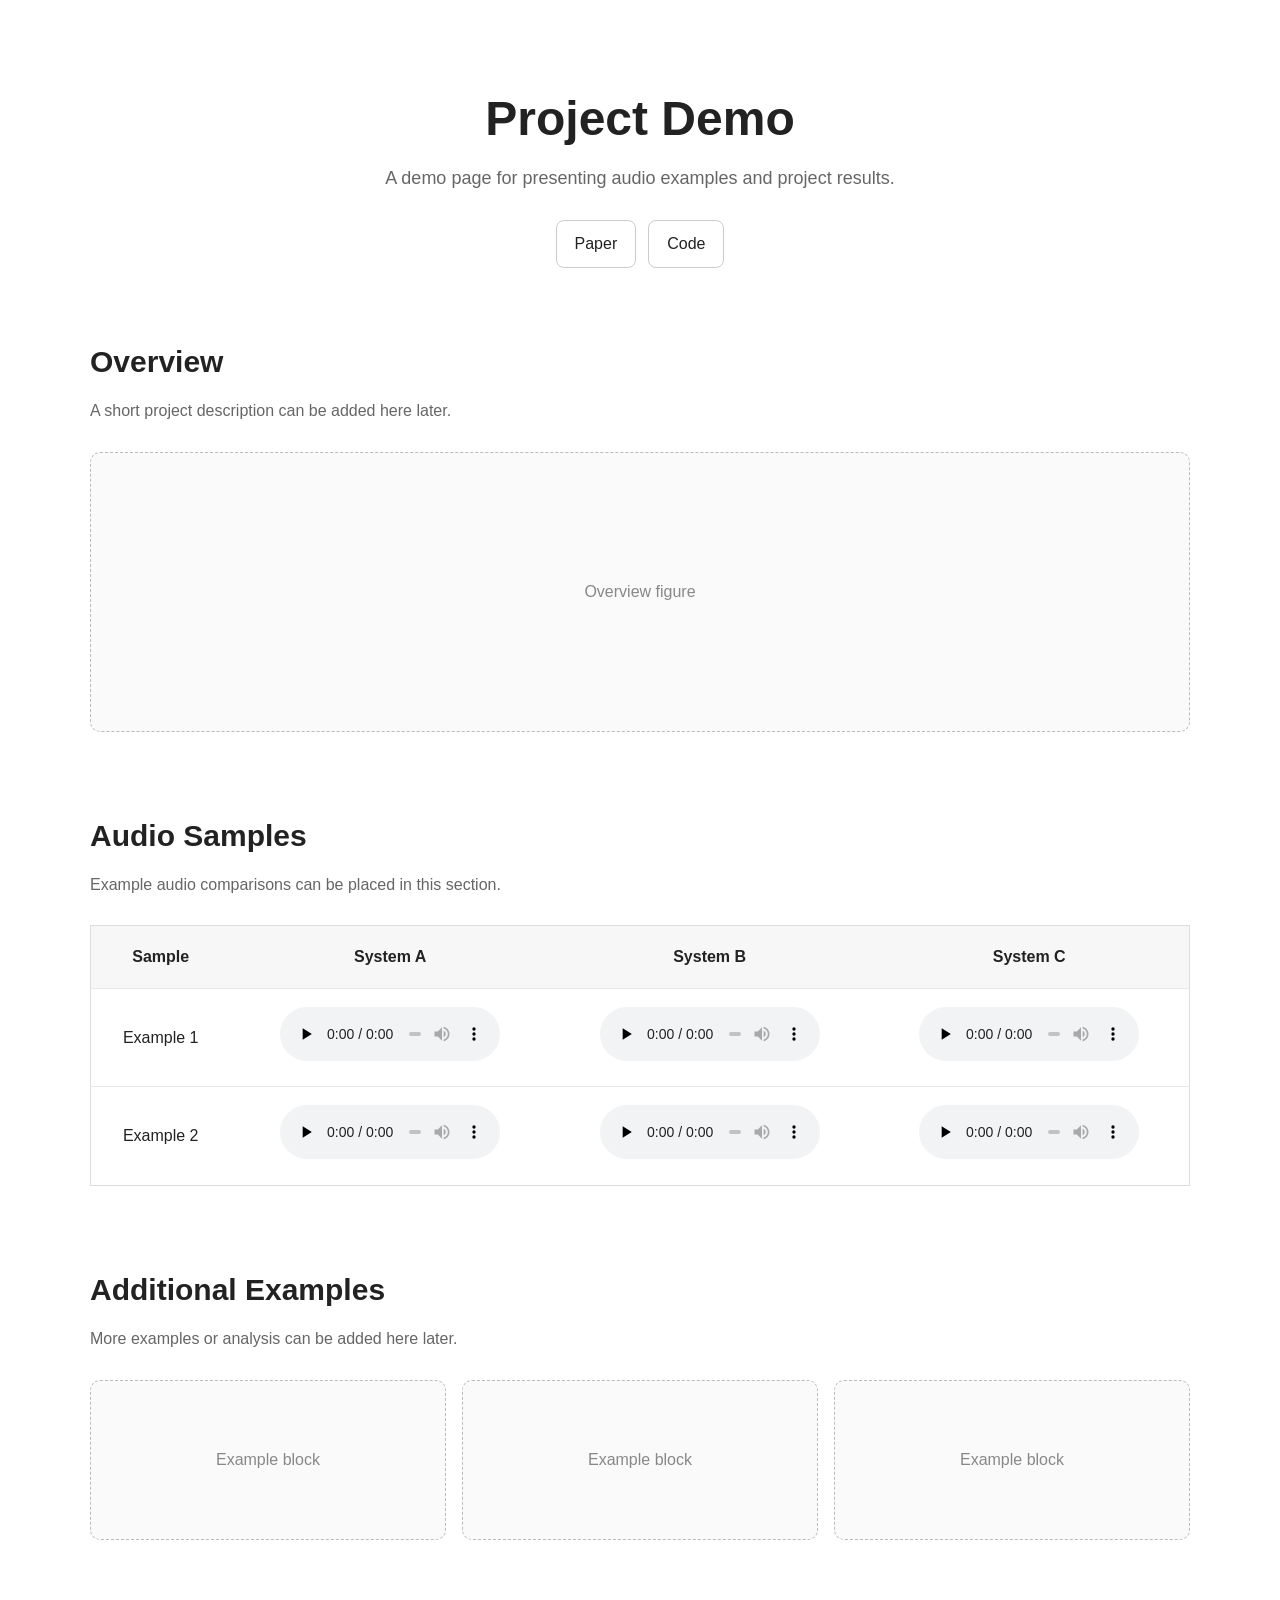
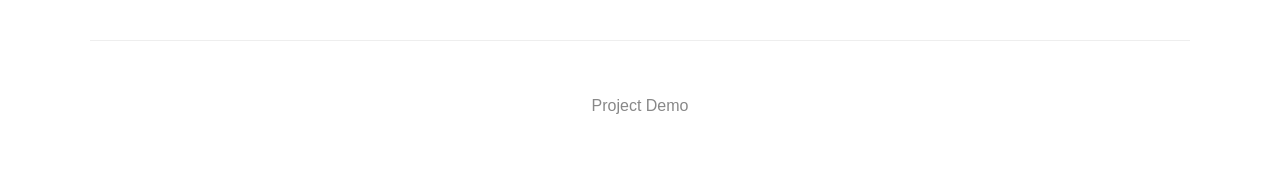
==== pemoplex/index.html @ 9ef426ca "refactor: relocate project and rename directory" ====
<!DOCTYPE html>
<html lang="en">
<head>
  <meta charset="UTF-8" />
  <meta name="viewport" content="width=device-width, initial-scale=1.0" />

  <title>Project Demo</title>

  <link rel="stylesheet" href="style.css" />
</head>

<body>
  <main class="page">

    <!-- Header -->
    <header class="hero">
      <h1>Project Demo</h1>

      <p class="subtitle">
        A demo page for presenting audio examples and project results.
      </p>

      <div class="hero-links">
        <a class="button" href="#" target="_blank" rel="noopener noreferrer">
          Paper
        </a>

        <a class="button" href="#" target="_blank" rel="noopener noreferrer">
          Code
        </a>
      </div>
    </header>


    <!-- Overview -->
    <section class="section">
      <h2>Overview</h2>

      <p class="section-description">
        A short project description can be added here later.
      </p>

      <div class="figure-placeholder">
        <span>Overview figure</span>
      </div>
    </section>


    <!-- Audio Samples -->
    <section class="section">
      <h2>Audio Samples</h2>

      <p class="section-description">
        Example audio comparisons can be placed in this section.
      </p>

      <div class="table-wrapper">
        <table class="audio-table">
          <thead>
            <tr>
              <th>Sample</th>
              <th>System A</th>
              <th>System B</th>
              <th>System C</th>
            </tr>
          </thead>

          <tbody>
            <tr>
              <td>Example 1</td>

              <td>
                <audio controls preload="none">
                  <source src="audio/example-a.wav" type="audio/wav" />
                </audio>
              </td>

              <td>
                <audio controls preload="none">
                  <source src="audio/example-b.wav" type="audio/wav" />
                </audio>
              </td>

              <td>
                <audio controls preload="none">
                  <source src="audio/example-c.wav" type="audio/wav" />
                </audio>
              </td>
            </tr>

            <tr>
              <td>Example 2</td>

              <td>
                <audio controls preload="none">
                  <source src="audio/example-d.wav" type="audio/wav" />
                </audio>
              </td>

              <td>
                <audio controls preload="none">
                  <source src="audio/example-e.wav" type="audio/wav" />
                </audio>
              </td>

              <td>
                <audio controls preload="none">
                  <source src="audio/example-f.wav" type="audio/wav" />
                </audio>
              </td>
            </tr>
          </tbody>
        </table>
      </div>
    </section>


    <!-- Additional Section -->
    <section class="section">
      <h2>Additional Examples</h2>

      <p class="section-description">
        More examples or analysis can be added here later.
      </p>

      <div class="placeholder-grid">
        <div class="placeholder-card">
          Example block
        </div>

        <div class="placeholder-card">
          Example block
        </div>

        <div class="placeholder-card">
          Example block
        </div>
      </div>
    </section>


    <!-- Footer -->
    <footer class="footer">
      <p>Project Demo</p>
    </footer>

  </main>

  <script src="js/main.js"></script>
</body>
</html>
---- pemoplex/style.css ----
* {
    box-sizing: border-box;
  }
  
  html {
    scroll-behavior: smooth;
  }
  
  body {
    margin: 0;
    font-family:
      -apple-system,
      BlinkMacSystemFont,
      "Segoe UI",
      Roboto,
      Helvetica,
      Arial,
      sans-serif;
  
    background: #ffffff;
    color: #222222;
    line-height: 1.6;
  }
  
  .page {
    width: min(1100px, 92%);
    margin: 0 auto;
  }
  
  
  /* Header */
  
  .hero {
    padding: 90px 0 70px;
    text-align: center;
  }
  
  .hero h1 {
    margin: 0 0 16px;
    font-size: 48px;
    line-height: 1.2;
  }
  
  .subtitle {
    max-width: 720px;
    margin: 0 auto;
    font-size: 18px;
    color: #666666;
  }
  
  .hero-links {
    display: flex;
    justify-content: center;
    gap: 12px;
    margin-top: 28px;
  }
  
  .button {
    display: inline-block;
    padding: 10px 18px;
  
    border: 1px solid #cccccc;
    border-radius: 8px;
  
    background: #ffffff;
    color: #222222;
  
    text-decoration: none;
    font-weight: 500;
  }
  
  .button:hover {
    background: #f5f5f5;
  }
  
  
  /* Sections */
  
  .section {
    margin-bottom: 80px;
  }
  
  .section h2 {
    margin: 0 0 12px;
    font-size: 30px;
  }
  
  .section-description {
    margin: 0 0 28px;
    color: #666666;
  }
  
  
  /* Figure placeholder */
  
  .figure-placeholder {
    min-height: 280px;
  
    display: flex;
    align-items: center;
    justify-content: center;
  
    border: 1px dashed #bbbbbb;
    border-radius: 10px;
  
    background: #fafafa;
    color: #888888;
  }
  
  
  /* Audio table */
  
  .table-wrapper {
    overflow-x: auto;
  }
  
  .audio-table {
    width: 100%;
    border-collapse: collapse;
    border: 1px solid #dddddd;
  }
  
  .audio-table th,
  .audio-table td {
    padding: 18px;
    text-align: center;
    vertical-align: middle;
    border-bottom: 1px solid #e8e8e8;
  }
  
  .audio-table th {
    background: #f7f7f7;
    font-weight: 600;
  }
  
  .audio-table tbody tr:last-child td {
    border-bottom: none;
  }
  
  audio {
    width: 220px;
    max-width: 100%;
  }
  
  
  /* Placeholder cards */
  
  .placeholder-grid {
    display: grid;
    grid-template-columns: repeat(3, 1fr);
    gap: 16px;
  }
  
  .placeholder-card {
    min-height: 160px;
  
    display: flex;
    align-items: center;
    justify-content: center;
  
    border: 1px dashed #bbbbbb;
    border-radius: 10px;
  
    background: #fafafa;
    color: #888888;
  }
  
  
  /* Footer */
  
  .footer {
    margin-top: 100px;
    padding: 36px 0;
  
    text-align: center;
    color: #888888;
  
    border-top: 1px solid #eeeeee;
  }
  
  
  /* Mobile */
  
  @media (max-width: 800px) {
    .hero {
      padding: 60px 0 50px;
    }
  
    .hero h1 {
      font-size: 36px;
    }
  
    .placeholder-grid {
      grid-template-columns: 1fr;
    }
  
    .audio-table {
      min-width: 800px;
    }
  }
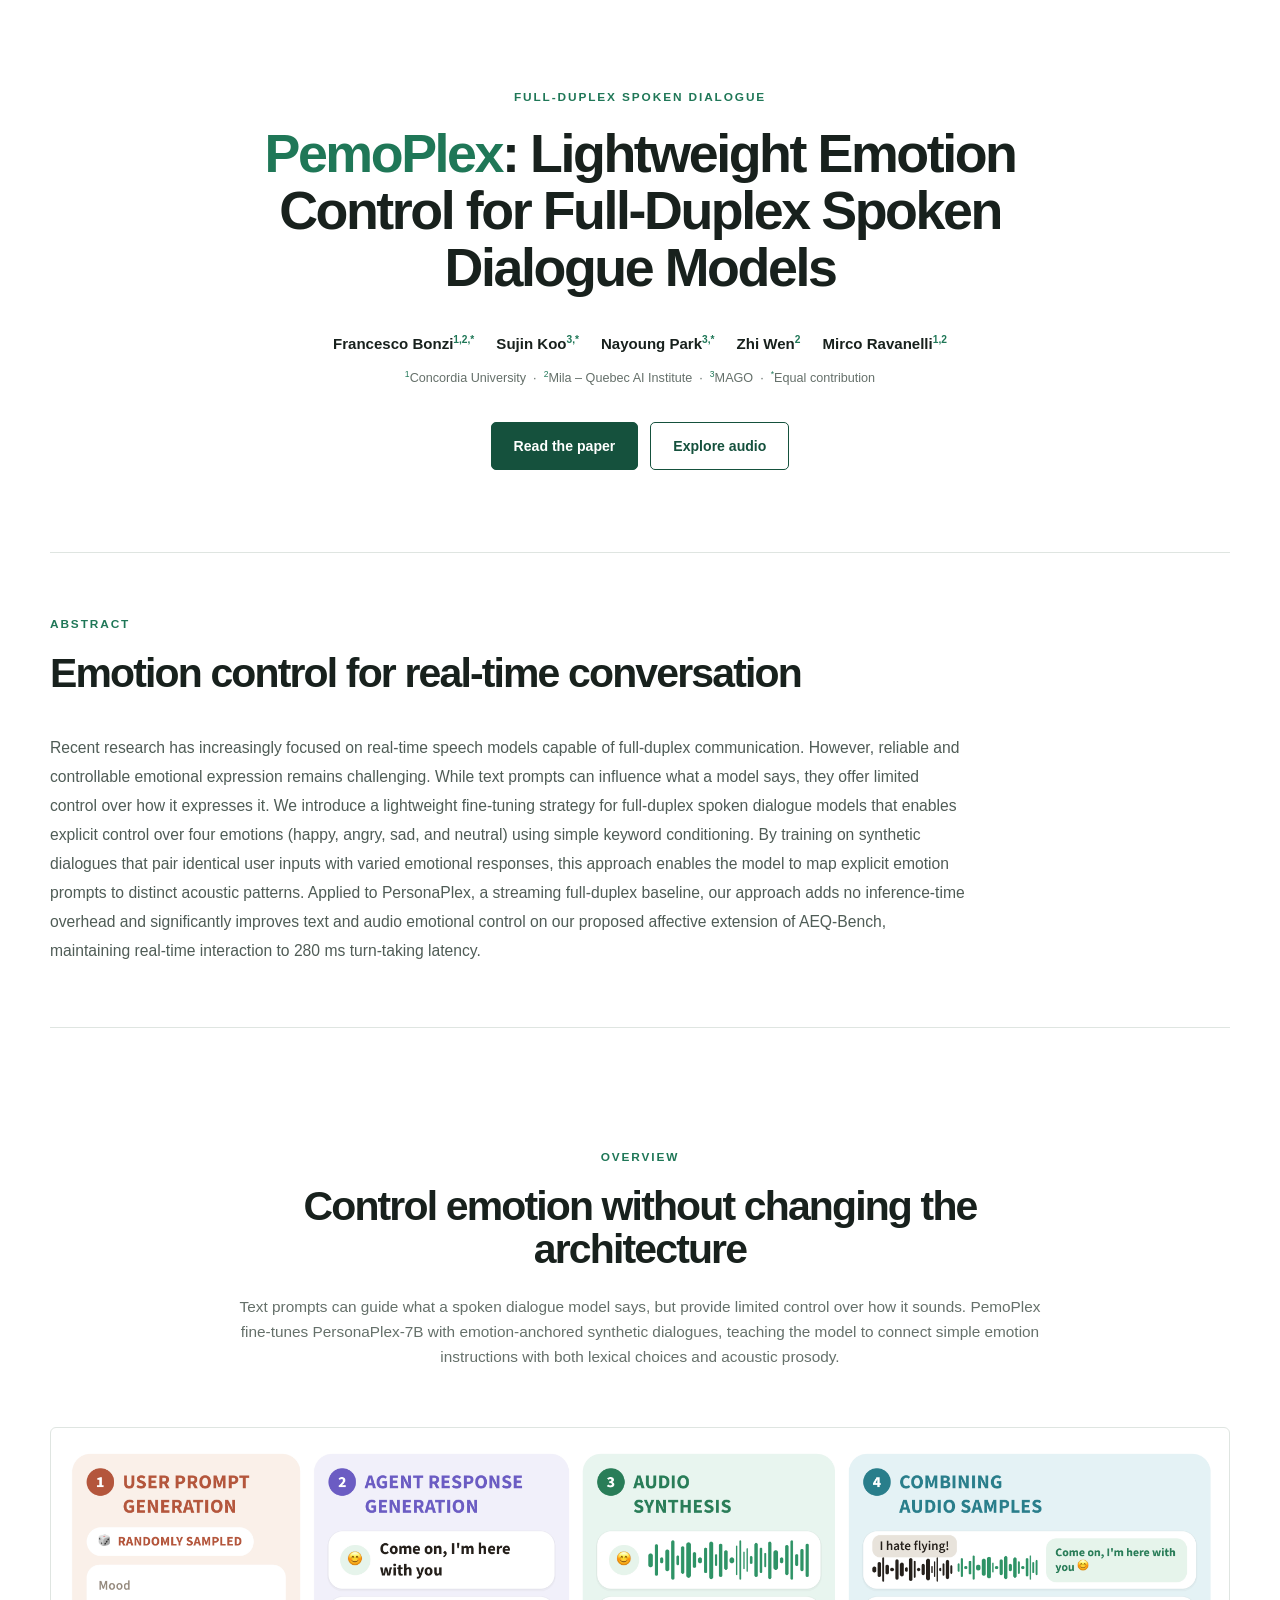
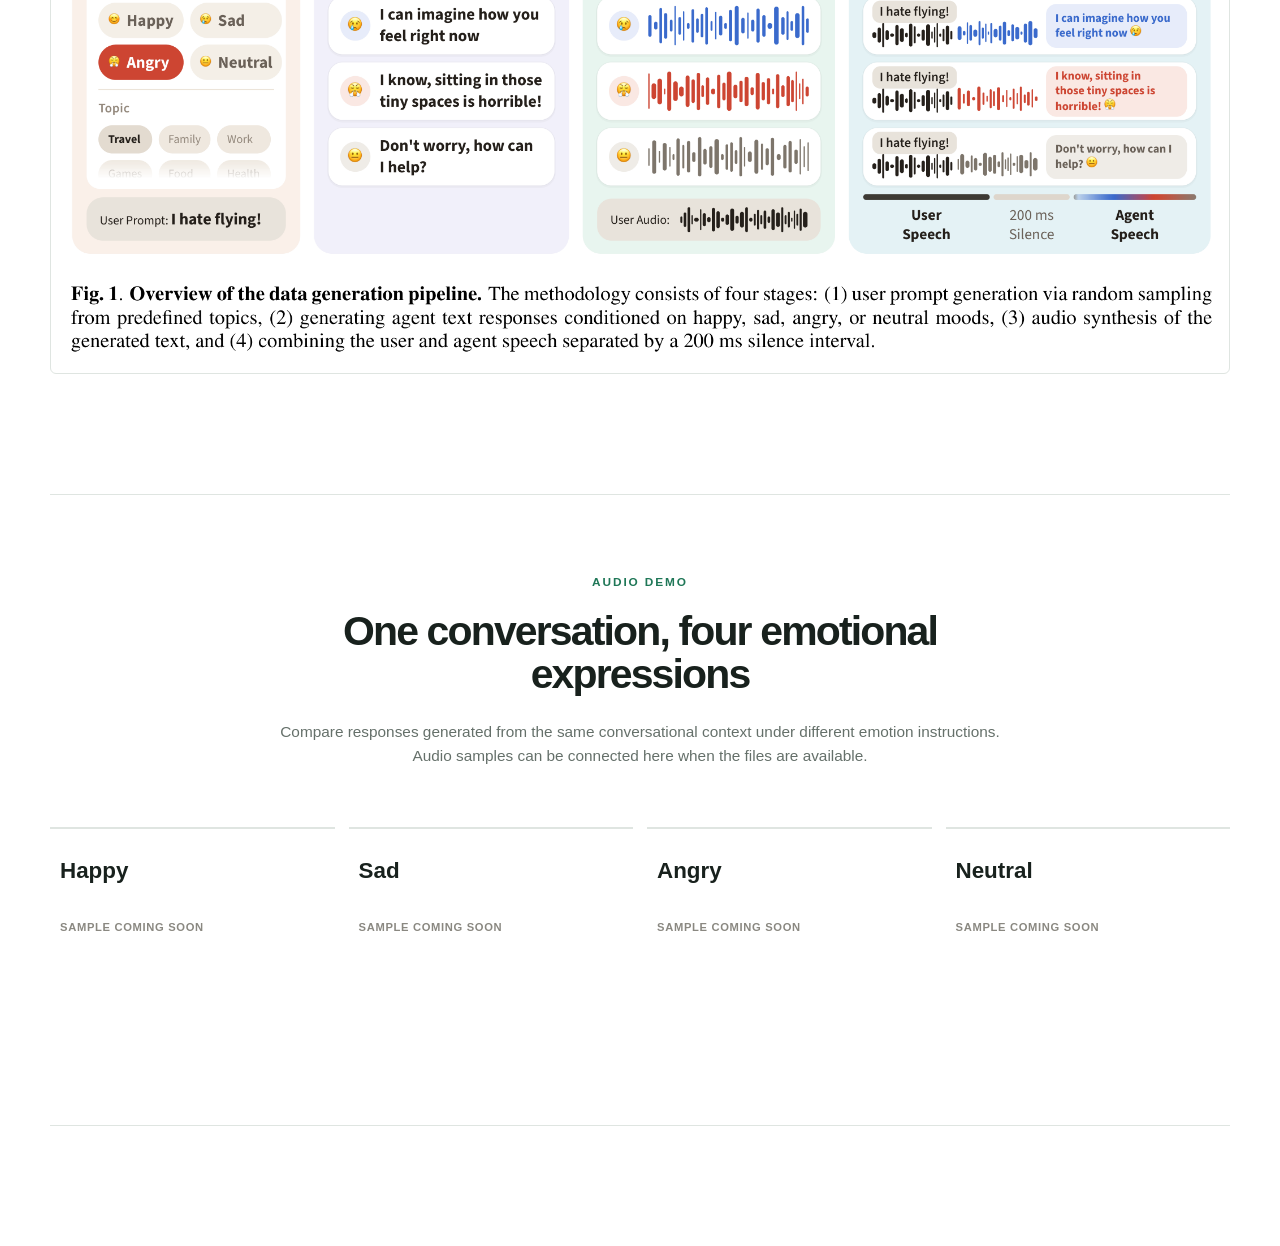
==== commit f7300152: "feat: update index.html and style.css for PemoPlex launch, add emotion control overview and demo sec" ====
--- a/pemoplex/index.html
+++ b/pemoplex/index.html
@@ -3,149 +3,114 @@
 <head>
   <meta charset="UTF-8" />
   <meta name="viewport" content="width=device-width, initial-scale=1.0" />
-
-  <title>Project Demo</title>
-
+  <meta
+    name="description"
+    content="PemoPlex adds explicit emotion control to full-duplex spoken dialogue models through lightweight LoRA fine-tuning."
+  />
+  <title>PemoPlex — Lightweight Emotion Control</title>
   <link rel="stylesheet" href="style.css" />
 </head>
 
 <body>
-  <main class="page">
+  <main id="top">
+    <header class="hero">
+      <div class="hero-glow hero-glow-one"></div>
+      <div class="hero-glow hero-glow-two"></div>
+      <div class="hero-content">
+        <p class="eyebrow">Full-duplex spoken dialogue</p>
+        <h1><span>PemoPlex</span>: Lightweight Emotion Control for Full-Duplex Spoken Dialogue Models</h1>
 
-    <!-- Header -->
-    <header class="hero">
-      <h1>Project Demo</h1>
+        <div class="authors" aria-label="Authors">
+          <span>Francesco Bonzi<sup>1,2,*</sup></span>
+          <span>Sujin Koo<sup>3,*</sup></span>
+          <span>Nayoung Park<sup>3,*</sup></span>
+          <span>Zhi Wen<sup>2</sup></span>
+          <span>Mirco Ravanelli<sup>1,2</sup></span>
+        </div>
+        <p class="affiliations">
+          <sup>1</sup>Concordia University &nbsp;·&nbsp;
+          <sup>2</sup>Mila – Quebec AI Institute &nbsp;·&nbsp;
+          <sup>3</sup>MAGO &nbsp;·&nbsp; <sup>*</sup>Equal contribution
+        </p>
 
-      <p class="subtitle">
-        A demo page for presenting audio examples and project results.
-      </p>
-
-      <div class="hero-links">
-        <a class="button" href="#" target="_blank" rel="noopener noreferrer">
-          Paper
-        </a>
-
-        <a class="button" href="#" target="_blank" rel="noopener noreferrer">
-          Code
-        </a>
+        <div class="hero-actions">
+          <a class="button button-primary" href="assets/pemoplex-paper.pdf" target="_blank" rel="noopener noreferrer">
+            Read the paper
+          </a>
+          <a class="button button-secondary" href="#demo">Explore audio</a>
+        </div>
       </div>
     </header>
 
+    <section class="abstract-section" id="abstract">
+      <div>
+        <p class="eyebrow">Abstract</p>
+        <h2>Emotion control for real-time conversation</h2>
+      </div>
+      <p>
+        Recent research has increasingly focused on real-time speech models capable of full-duplex
+        communication. However, reliable and controllable emotional expression remains challenging. While
+        text prompts can influence what a model says, they offer limited control over how it expresses it.
+        We introduce a lightweight fine-tuning strategy for full-duplex spoken dialogue models that enables
+        explicit control over four emotions (happy, angry, sad, and neutral) using simple keyword
+        conditioning. By training on synthetic dialogues that pair identical user inputs with varied
+        emotional responses, this approach enables the model to map explicit emotion prompts to distinct
+        acoustic patterns. Applied to PersonaPlex, a streaming full-duplex baseline, our approach adds no
+        inference-time overhead and significantly improves text and audio emotional control on our proposed
+        affective extension of AEQ-Bench, maintaining real-time interaction to 280 ms turn-taking latency.
+      </p>
+    </section>
 
-    <!-- Overview -->
-    <section class="section">
-      <h2>Overview</h2>
+    <section class="section" id="overview">
+      <div class="section-heading">
+        <p class="eyebrow">Overview</p>
+        <h2>Control emotion without changing the architecture</h2>
+        <p>
+          Text prompts can guide what a spoken dialogue model says, but provide limited control over how it
+          sounds. PemoPlex fine-tunes PersonaPlex-7B with emotion-anchored synthetic dialogues, teaching the
+          model to connect simple emotion instructions with both lexical choices and acoustic prosody.
+        </p>
+      </div>
 
-      <p class="section-description">
-        A short project description can be added here later.
-      </p>
+      <figure class="paper-figure">
+        <img
+          src="assets/pipeline.png"
+          alt="Four-stage PemoPlex data generation pipeline: prompt generation, emotional response generation, speech synthesis, and audio combination."
+        />
+      </figure>
+    </section>
 
-      <div class="figure-placeholder">
-        <span>Overview figure</span>
+    <section class="section demo-section" id="demo">
+      <div class="section-heading compact">
+        <p class="eyebrow">Audio demo</p>
+        <h2>One conversation, four emotional expressions</h2>
+        <p>
+          Compare responses generated from the same conversational context under different emotion
+          instructions. Audio samples can be connected here when the files are available.
+        </p>
+      </div>
+
+      <div class="emotion-grid">
+        <article class="emotion-card happy">
+          <h3>Happy</h3>
+          <span class="sample-status">Sample coming soon</span>
+        </article>
+        <article class="emotion-card sad">
+          <h3>Sad</h3>
+          <span class="sample-status">Sample coming soon</span>
+        </article>
+        <article class="emotion-card angry">
+          <h3>Angry</h3>
+          <span class="sample-status">Sample coming soon</span>
+        </article>
+        <article class="emotion-card neutral">
+          <h3>Neutral</h3>
+          <span class="sample-status">Sample coming soon</span>
+        </article>
       </div>
     </section>
 
-
-    <!-- Audio Samples -->
-    <section class="section">
-      <h2>Audio Samples</h2>
-
-      <p class="section-description">
-        Example audio comparisons can be placed in this section.
-      </p>
-
-      <div class="table-wrapper">
-        <table class="audio-table">
-          <thead>
-            <tr>
-              <th>Sample</th>
-              <th>System A</th>
-              <th>System B</th>
-              <th>System C</th>
-            </tr>
-          </thead>
-
-          <tbody>
-            <tr>
-              <td>Example 1</td>
-
-              <td>
-                <audio controls preload="none">
-                  <source src="audio/example-a.wav" type="audio/wav" />
-                </audio>
-              </td>
-
-              <td>
-                <audio controls preload="none">
-                  <source src="audio/example-b.wav" type="audio/wav" />
-                </audio>
-              </td>
-
-              <td>
-                <audio controls preload="none">
-                  <source src="audio/example-c.wav" type="audio/wav" />
-                </audio>
-              </td>
-            </tr>
-
-            <tr>
-              <td>Example 2</td>
-
-              <td>
-                <audio controls preload="none">
-                  <source src="audio/example-d.wav" type="audio/wav" />
-                </audio>
-              </td>
-
-              <td>
-                <audio controls preload="none">
-                  <source src="audio/example-e.wav" type="audio/wav" />
-                </audio>
-              </td>
-
-              <td>
-                <audio controls preload="none">
-                  <source src="audio/example-f.wav" type="audio/wav" />
-                </audio>
-              </td>
-            </tr>
-          </tbody>
-        </table>
-      </div>
-    </section>
-
-
-    <!-- Additional Section -->
-    <section class="section">
-      <h2>Additional Examples</h2>
-
-      <p class="section-description">
-        More examples or analysis can be added here later.
-      </p>
-
-      <div class="placeholder-grid">
-        <div class="placeholder-card">
-          Example block
-        </div>
-
-        <div class="placeholder-card">
-          Example block
-        </div>
-
-        <div class="placeholder-card">
-          Example block
-        </div>
-      </div>
-    </section>
-
-
-    <!-- Footer -->
-    <footer class="footer">
-      <p>Project Demo</p>
-    </footer>
-
   </main>
 
-  <script src="js/main.js"></script>
 </body>
 </html>
--- a/pemoplex/style.css
+++ b/pemoplex/style.css
@@ -1,200 +1,368 @@
+:root {
+  --ink: #18211d;
+  --muted: #65706a;
+  --line: #dfe5e1;
+  --paper: #ffffff;
+  --green: #1f7757;
+  --green-dark: #15513d;
+  --green-soft: #e9f4ef;
+  --violet: #6256c7;
+  --red: #c94c38;
+  --cream: #f4efe6;
+  --radius: 6px;
+}
+
 * {
-    box-sizing: border-box;
-  }
-  
+  box-sizing: border-box;
+}
+
+html {
+  scroll-behavior: smooth;
+}
+
+body {
+  margin: 0;
+  background: var(--paper);
+  color: var(--ink);
+  font-family: Inter, ui-sans-serif, -apple-system, BlinkMacSystemFont, "Segoe UI", sans-serif;
+  line-height: 1.6;
+  text-rendering: optimizeLegibility;
+}
+
+a {
+  color: inherit;
+}
+
+img {
+  display: block;
+  max-width: 100%;
+}
+
+main {
+  width: min(1180px, calc(100% - 40px));
+  margin-inline: auto;
+}
+
+.hero {
+  position: relative;
+  isolation: isolate;
+  overflow: hidden;
+  min-height: auto;
+  padding: 88px 40px 82px;
+  text-align: center;
+}
+
+.hero-content {
+  position: relative;
+  z-index: 1;
+  max-width: 1040px;
+  margin: 0 auto;
+}
+
+.hero-glow {
+  display: none;
+}
+
+.hero-glow-one {
+  top: 40px;
+  left: -170px;
+  width: 470px;
+  height: 470px;
+  background: radial-gradient(circle, #dcefe5 0, rgba(220, 239, 229, 0) 70%);
+}
+
+.hero-glow-two {
+  right: -140px;
+  bottom: 20px;
+  width: 420px;
+  height: 420px;
+  background: radial-gradient(circle, #e5e2f7 0, rgba(229, 226, 247, 0) 70%);
+}
+
+.eyebrow {
+  margin: 0 0 18px;
+  color: var(--green);
+  font-size: 0.74rem;
+  font-weight: 700;
+  letter-spacing: 0.16em;
+  text-transform: uppercase;
+}
+
+.hero h1 {
+  max-width: 900px;
+  margin: 0 auto;
+  font-size: clamp(2.4rem, 4.2vw, 3.8rem);
+  font-weight: 600;
+  letter-spacing: -0.045em;
+  line-height: 1.06;
+}
+
+.hero h1 span {
+  color: var(--green);
+}
+
+.authors {
+  display: flex;
+  flex-wrap: wrap;
+  justify-content: center;
+  gap: 6px 22px;
+  margin: 36px auto 0;
+  font-size: 0.94rem;
+  font-weight: 550;
+}
+
+sup {
+  color: var(--green);
+  font-size: 0.68em;
+}
+
+.affiliations {
+  margin: 12px 0 0;
+  color: var(--muted);
+  font-size: 0.79rem;
+}
+
+.hero-actions {
+  display: flex;
+  flex-wrap: wrap;
+  justify-content: center;
+  gap: 12px;
+  margin-top: 34px;
+}
+
+.button {
+  display: inline-flex;
+  align-items: center;
+  justify-content: center;
+  min-height: 48px;
+  padding: 0 22px;
+  border: 1px solid var(--green-dark);
+  border-radius: 5px;
+  font-size: 0.88rem;
+  font-weight: 600;
+  text-decoration: none;
+  transition: background 160ms ease;
+}
+
+.button:hover {
+  transform: none;
+}
+
+.button-primary {
+  background: var(--green-dark);
+  color: white;
+}
+
+.button-primary:hover {
+  background: var(--green);
+}
+
+.button-secondary {
+  background: rgba(255, 255, 255, 0.6);
+  color: var(--green-dark);
+}
+
+.abstract-section {
+  display: grid;
+  grid-template-columns: 1fr;
+  gap: 36px;
+  align-items: start;
+  margin-bottom: 120px;
+  padding: 62px 0;
+  border-block: 1px solid var(--line);
+  scroll-margin-top: 30px;
+}
+
+.abstract-section h2 {
+  max-width: 760px;
+  margin: 0;
+  font-size: clamp(1.9rem, 3.2vw, 2.7rem);
+  font-weight: 600;
+  letter-spacing: -0.045em;
+  line-height: 1.05;
+}
+
+.abstract-section > p {
+  max-width: 920px;
+  margin: 2px 0 0;
+  color: #4f5c56;
+  font-size: 0.98rem;
+  line-height: 1.85;
+}
+
+.section {
+  margin-bottom: 120px;
+  scroll-margin-top: 30px;
+}
+
+.section-heading {
+  max-width: 820px;
+  margin: 0 auto 58px;
+  text-align: center;
+}
+
+.section-heading.compact {
+  max-width: 720px;
+}
+
+.section-heading h2 {
+  margin: 0;
+  font-size: clamp(1.9rem, 3.2vw, 2.7rem);
+  font-weight: 600;
+  letter-spacing: -0.045em;
+  line-height: 1.05;
+}
+
+.section-heading > p:last-child {
+  margin: 24px auto 0;
+  color: var(--muted);
+  font-size: 0.96rem;
+}
+
+.paper-figure {
+  margin: 0;
+  padding: 10px;
+  overflow: hidden;
+  border: 1px solid var(--line);
+  border-radius: var(--radius);
+  background: white;
+}
+
+.paper-figure img {
+  width: 100%;
+}
+
+.demo-section {
+  padding: 78px 0;
+  border-block: 1px solid var(--line);
+  border-radius: 0;
+  background: white;
+}
+
+.emotion-grid {
+  display: grid;
+  grid-template-columns: repeat(4, 1fr);
+  gap: 14px;
+}
+
+.emotion-card {
+  min-height: 220px;
+  padding: 24px 10px;
+  border: 0;
+  border-top: 2px solid var(--line);
+  border-radius: 0;
+  background: transparent;
+}
+
+.emotion-card h3 {
+  margin: 0 0 10px;
+  font-size: 1.4rem;
+  font-weight: 600;
+}
+
+.sample-status {
+  display: inline-block;
+  margin-top: 20px;
+  color: #8a8881;
+  font-size: 0.7rem;
+  font-weight: 650;
+  letter-spacing: 0.06em;
+  text-transform: uppercase;
+}
+
+@media (max-width: 900px) {
+  .hero {
+    min-height: auto;
+    padding: 90px 10px 80px;
+  }
+
+  .emotion-grid {
+    grid-template-columns: repeat(2, 1fr);
+  }
+
+  .demo-section {
+    padding: 70px 0;
+  }
+
+  .abstract-section {
+    grid-template-columns: 1fr;
+    gap: 34px;
+  }
+}
+
+@media (max-width: 620px) {
+  main {
+    width: min(100% - 24px, 1180px);
+  }
+
+  .hero {
+    padding-block: 74px 70px;
+  }
+
+  .hero h1 {
+    font-size: clamp(2.2rem, 10.5vw, 3.1rem);
+  }
+
+  .authors {
+    max-width: 360px;
+    gap: 5px 14px;
+    font-size: 0.82rem;
+  }
+
+  .affiliations {
+    line-height: 1.8;
+  }
+
+  .section {
+    margin-bottom: 110px;
+  }
+
+  .abstract-section {
+    margin-bottom: 110px;
+    padding: 56px 4px;
+  }
+
+  .abstract-section > p {
+    font-size: 0.95rem;
+    line-height: 1.75;
+  }
+
+  .section-heading {
+    margin-bottom: 42px;
+  }
+
+  .section-heading h2 {
+    font-size: 2.2rem;
+  }
+
+  .paper-figure {
+    padding: 7px;
+    border-radius: 4px;
+  }
+
+  .demo-section {
+    padding: 56px 0;
+    border-radius: 0;
+  }
+
+  .emotion-grid {
+    grid-template-columns: 1fr;
+  }
+
+  .emotion-card {
+    min-height: auto;
+  }
+
+}
+
+@media (prefers-reduced-motion: reduce) {
   html {
-    scroll-behavior: smooth;
-  }
-  
-  body {
-    margin: 0;
-    font-family:
-      -apple-system,
-      BlinkMacSystemFont,
-      "Segoe UI",
-      Roboto,
-      Helvetica,
-      Arial,
-      sans-serif;
-  
-    background: #ffffff;
-    color: #222222;
-    line-height: 1.6;
-  }
-  
-  .page {
-    width: min(1100px, 92%);
-    margin: 0 auto;
-  }
-  
-  
-  /* Header */
-  
-  .hero {
-    padding: 90px 0 70px;
-    text-align: center;
-  }
-  
-  .hero h1 {
-    margin: 0 0 16px;
-    font-size: 48px;
-    line-height: 1.2;
-  }
-  
-  .subtitle {
-    max-width: 720px;
-    margin: 0 auto;
-    font-size: 18px;
-    color: #666666;
-  }
-  
-  .hero-links {
-    display: flex;
-    justify-content: center;
-    gap: 12px;
-    margin-top: 28px;
-  }
-  
-  .button {
-    display: inline-block;
-    padding: 10px 18px;
-  
-    border: 1px solid #cccccc;
-    border-radius: 8px;
-  
-    background: #ffffff;
-    color: #222222;
-  
-    text-decoration: none;
-    font-weight: 500;
-  }
-  
-  .button:hover {
-    background: #f5f5f5;
-  }
-  
-  
-  /* Sections */
-  
-  .section {
-    margin-bottom: 80px;
-  }
-  
-  .section h2 {
-    margin: 0 0 12px;
-    font-size: 30px;
-  }
-  
-  .section-description {
-    margin: 0 0 28px;
-    color: #666666;
-  }
-  
-  
-  /* Figure placeholder */
-  
-  .figure-placeholder {
-    min-height: 280px;
-  
-    display: flex;
-    align-items: center;
-    justify-content: center;
-  
-    border: 1px dashed #bbbbbb;
-    border-radius: 10px;
-  
-    background: #fafafa;
-    color: #888888;
-  }
-  
-  
-  /* Audio table */
-  
-  .table-wrapper {
-    overflow-x: auto;
-  }
-  
-  .audio-table {
-    width: 100%;
-    border-collapse: collapse;
-    border: 1px solid #dddddd;
-  }
-  
-  .audio-table th,
-  .audio-table td {
-    padding: 18px;
-    text-align: center;
-    vertical-align: middle;
-    border-bottom: 1px solid #e8e8e8;
-  }
-  
-  .audio-table th {
-    background: #f7f7f7;
-    font-weight: 600;
-  }
-  
-  .audio-table tbody tr:last-child td {
-    border-bottom: none;
-  }
-  
-  audio {
-    width: 220px;
-    max-width: 100%;
-  }
-  
-  
-  /* Placeholder cards */
-  
-  .placeholder-grid {
-    display: grid;
-    grid-template-columns: repeat(3, 1fr);
-    gap: 16px;
-  }
-  
-  .placeholder-card {
-    min-height: 160px;
-  
-    display: flex;
-    align-items: center;
-    justify-content: center;
-  
-    border: 1px dashed #bbbbbb;
-    border-radius: 10px;
-  
-    background: #fafafa;
-    color: #888888;
-  }
-  
-  
-  /* Footer */
-  
-  .footer {
-    margin-top: 100px;
-    padding: 36px 0;
-  
-    text-align: center;
-    color: #888888;
-  
-    border-top: 1px solid #eeeeee;
-  }
-  
-  
-  /* Mobile */
-  
-  @media (max-width: 800px) {
-    .hero {
-      padding: 60px 0 50px;
-    }
-  
-    .hero h1 {
-      font-size: 36px;
-    }
-  
-    .placeholder-grid {
-      grid-template-columns: 1fr;
-    }
-  
-    .audio-table {
-      min-width: 800px;
-    }
-  }+    scroll-behavior: auto;
+  }
+
+  *,
+  *::before,
+  *::after {
+    transition-duration: 0.01ms !important;
+  }
+}
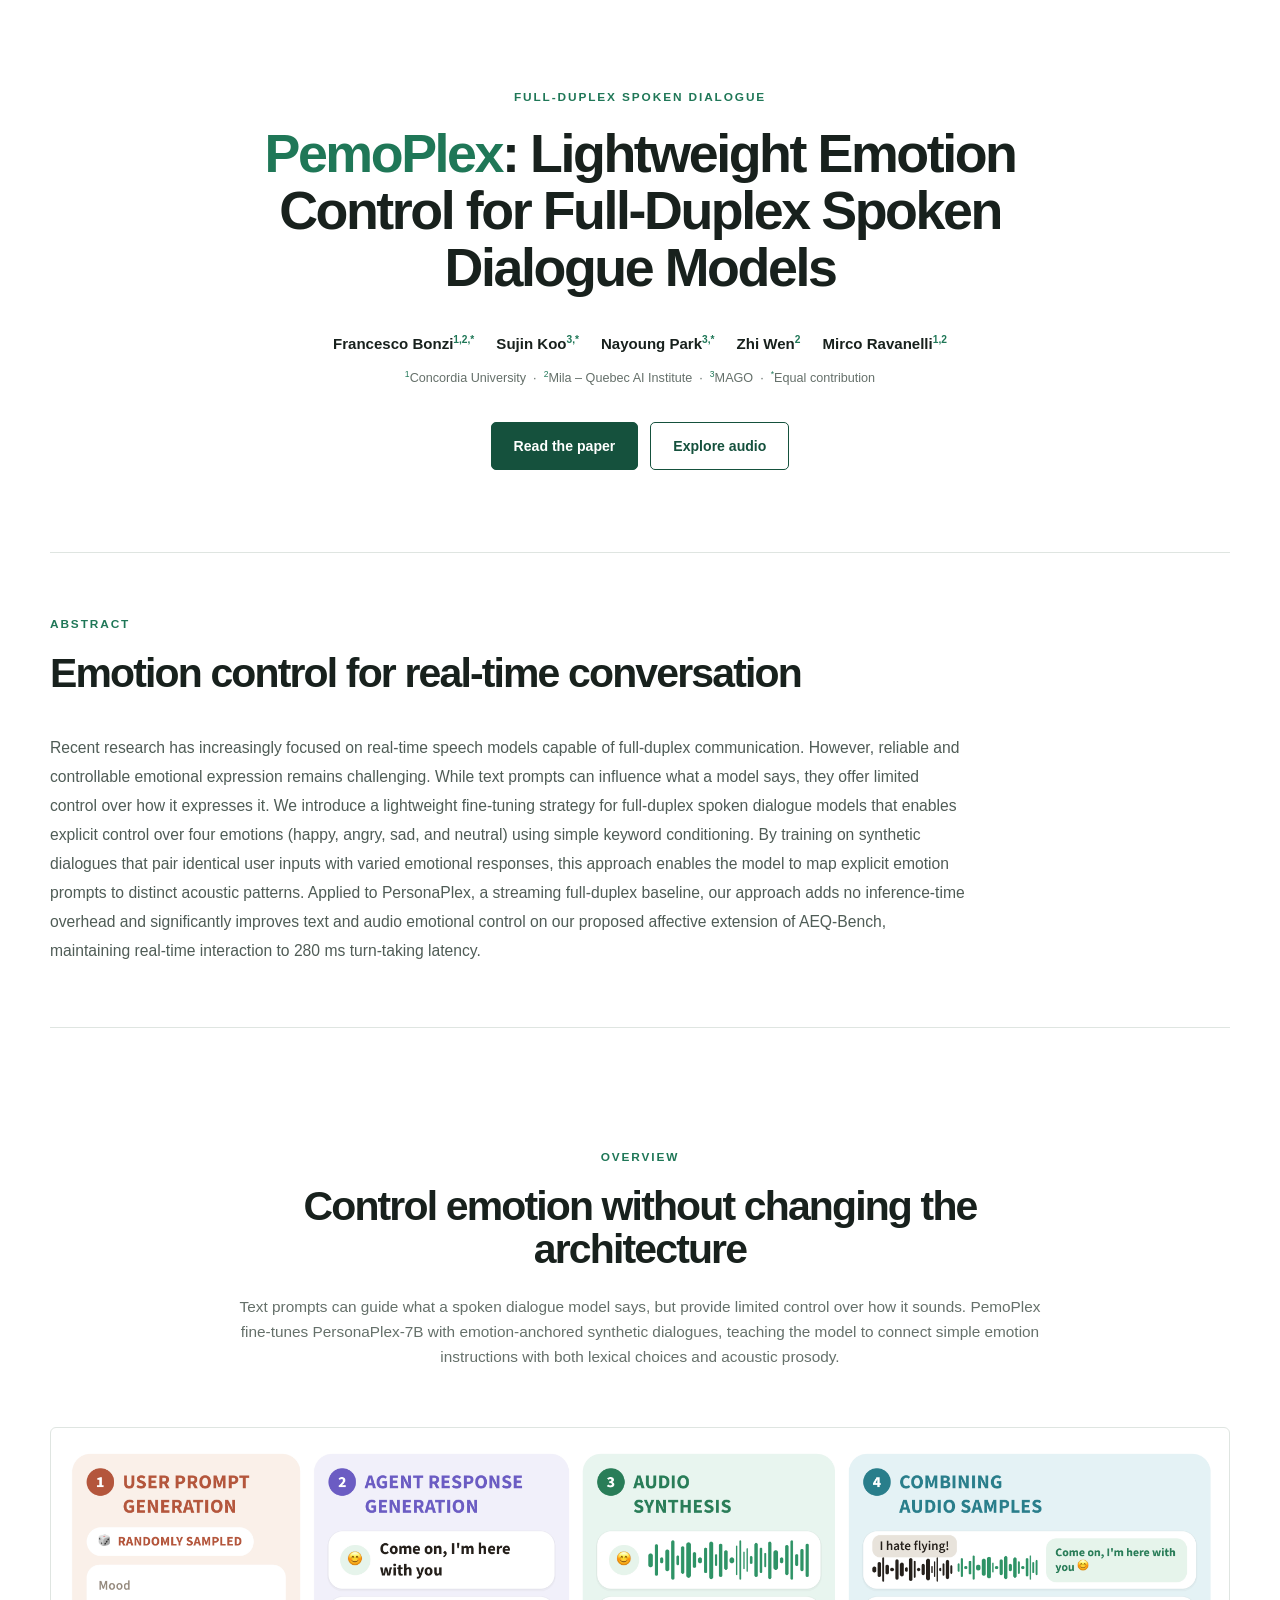
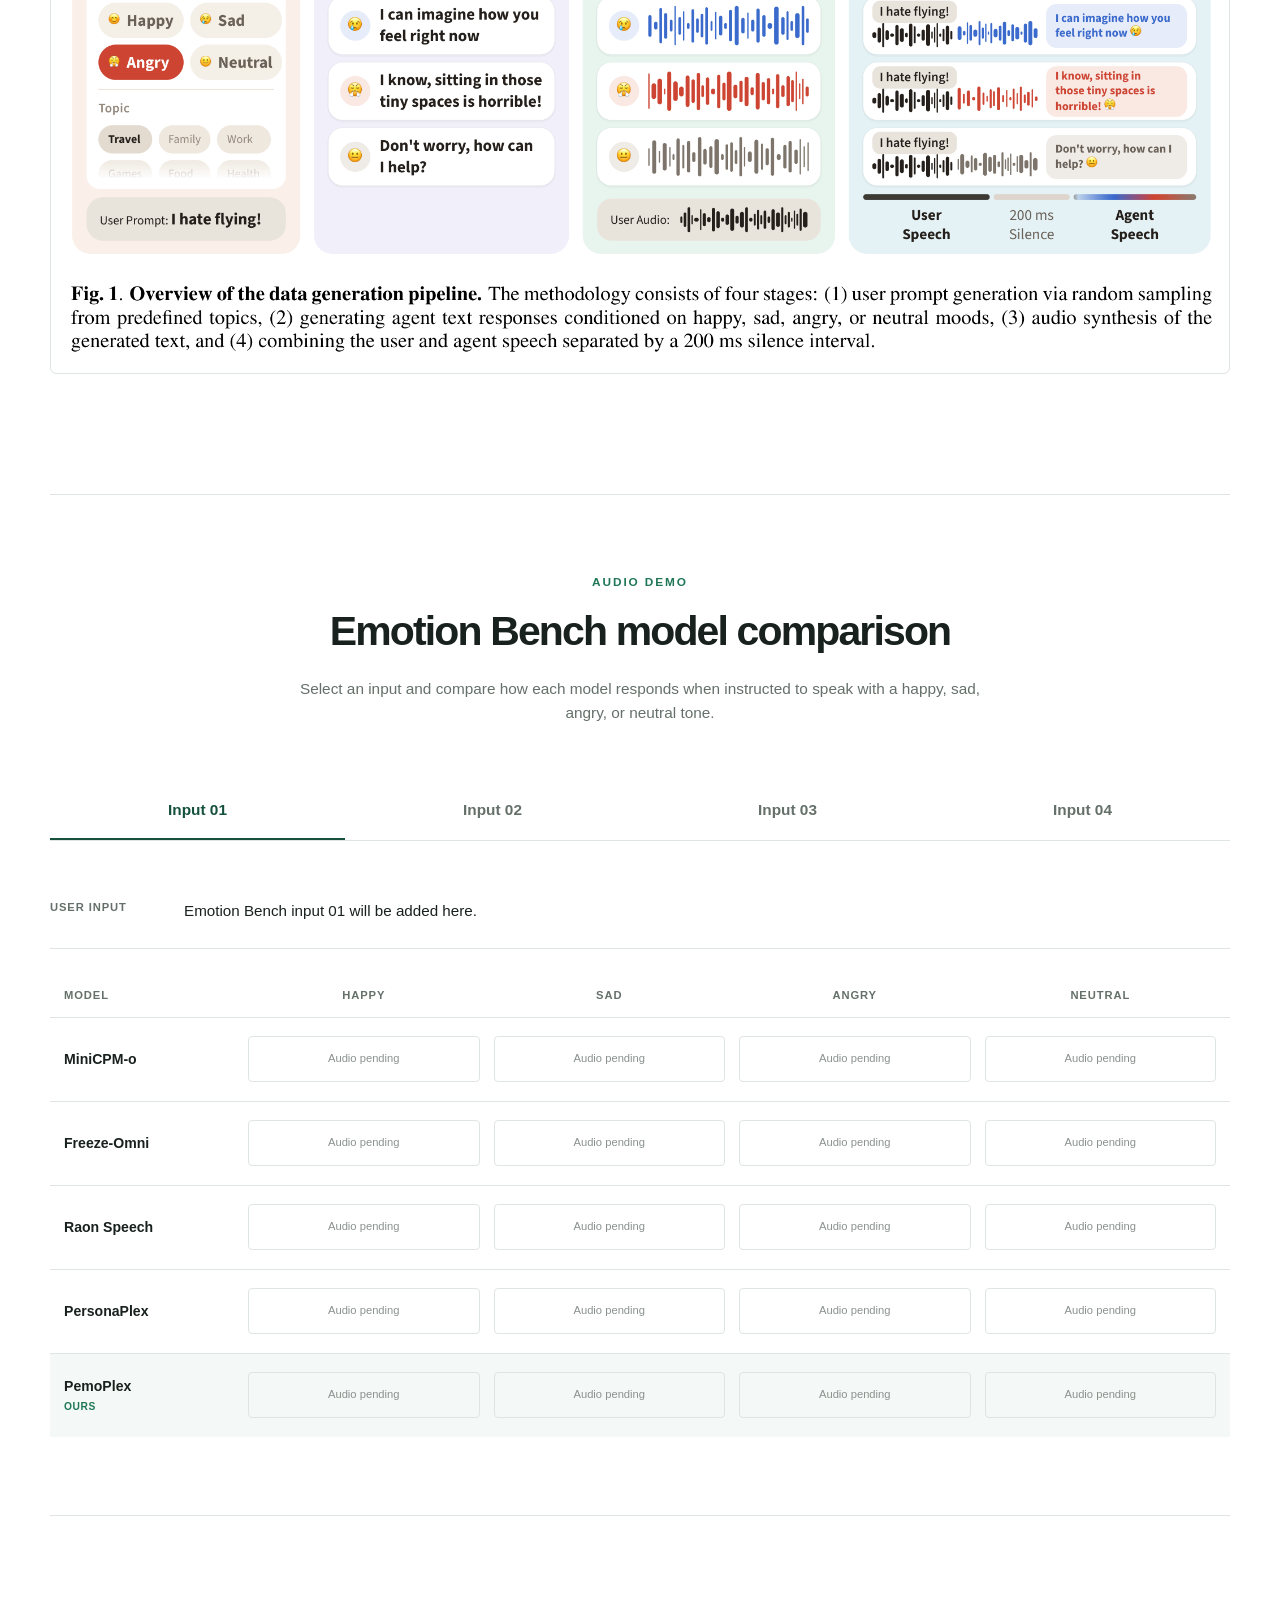
==== commit e53373bc: "feat: enhance Emotion Bench demo with input tabs and audio rendering functionality" ====
--- a/pemoplex/index.html
+++ b/pemoplex/index.html
@@ -83,34 +83,25 @@
     <section class="section demo-section" id="demo">
       <div class="section-heading compact">
         <p class="eyebrow">Audio demo</p>
-        <h2>One conversation, four emotional expressions</h2>
+        <h2>Emotion Bench model comparison</h2>
         <p>
-          Compare responses generated from the same conversational context under different emotion
-          instructions. Audio samples can be connected here when the files are available.
+          Select an input and compare how each model responds when instructed to speak with a happy, sad,
+          angry, or neutral tone.
         </p>
       </div>
 
-      <div class="emotion-grid">
-        <article class="emotion-card happy">
-          <h3>Happy</h3>
-          <span class="sample-status">Sample coming soon</span>
-        </article>
-        <article class="emotion-card sad">
-          <h3>Sad</h3>
-          <span class="sample-status">Sample coming soon</span>
-        </article>
-        <article class="emotion-card angry">
-          <h3>Angry</h3>
-          <span class="sample-status">Sample coming soon</span>
-        </article>
-        <article class="emotion-card neutral">
-          <h3>Neutral</h3>
-          <span class="sample-status">Sample coming soon</span>
-        </article>
+      <div class="input-tabs" role="tablist" aria-label="Emotion Bench inputs">
+        <button type="button" role="tab" aria-selected="true" data-input-index="0">Input 01</button>
+        <button type="button" role="tab" aria-selected="false" data-input-index="1">Input 02</button>
+        <button type="button" role="tab" aria-selected="false" data-input-index="2">Input 03</button>
+        <button type="button" role="tab" aria-selected="false" data-input-index="3">Input 04</button>
       </div>
+
+      <div id="demo-panel" class="demo-panel" role="tabpanel" aria-live="polite"></div>
     </section>
 
   </main>
 
+  <script src="js/main.js"></script>
 </body>
 </html>
--- a/pemoplex/style.css
+++ b/pemoplex/style.css
@@ -239,35 +239,118 @@
   background: white;
 }
 
-.emotion-grid {
+.input-tabs {
+  display: flex;
+  gap: 0;
+  margin-bottom: 34px;
+  border-bottom: 1px solid var(--line);
+}
+
+.input-tabs button {
+  flex: 1;
+  padding: 14px 18px 16px;
+  border: 0;
+  border-bottom: 2px solid transparent;
+  background: transparent;
+  color: var(--muted);
+  font: inherit;
+  font-size: 0.96rem;
+  font-weight: 600;
+  text-align: center;
+  cursor: pointer;
+}
+
+.input-tabs button[aria-selected="true"] {
+  border-bottom-color: var(--green-dark);
+  color: var(--green-dark);
+}
+
+.input-context {
   display: grid;
-  grid-template-columns: repeat(4, 1fr);
-  gap: 14px;
-}
-
-.emotion-card {
-  min-height: 220px;
-  padding: 24px 10px;
-  border: 0;
-  border-top: 2px solid var(--line);
-  border-radius: 0;
-  background: transparent;
-}
-
-.emotion-card h3 {
-  margin: 0 0 10px;
-  font-size: 1.4rem;
-  font-weight: 600;
-}
-
-.sample-status {
-  display: inline-block;
-  margin-top: 20px;
-  color: #8a8881;
+  grid-template-columns: 110px 1fr;
+  gap: 24px;
+  margin-bottom: 38px;
+  padding: 24px 0;
+  border-bottom: 1px solid var(--line);
+}
+
+.input-context span,
+.comparison-header span {
+  color: var(--muted);
   font-size: 0.7rem;
-  font-weight: 650;
+  font-weight: 600;
+  letter-spacing: 0.08em;
+  text-transform: uppercase;
+}
+
+.input-context p {
+  margin: 0;
+  font-size: 0.95rem;
+}
+
+.comparison-scroll {
+  overflow-x: auto;
+}
+
+.comparison-grid {
+  min-width: 880px;
+}
+
+.comparison-header,
+.model-row {
+  display: grid;
+  grid-template-columns: 170px repeat(4, minmax(150px, 1fr));
+  column-gap: 14px;
+  align-items: center;
+}
+
+.comparison-header {
+  padding: 0 14px 12px;
+}
+
+.comparison-header span:not(:first-child) {
+  text-align: center;
+}
+
+.model-row {
+  min-height: 84px;
+  padding: 14px;
+  border-top: 1px solid var(--line);
+}
+
+.model-row.is-ours {
+  background: #f4f8f6;
+}
+
+.model-name {
+  font-size: 0.88rem;
+  font-weight: 600;
+}
+
+.model-name small {
+  display: block;
+  margin-top: 2px;
+  color: var(--green);
+  font-size: 0.64rem;
+  font-weight: 600;
   letter-spacing: 0.06em;
   text-transform: uppercase;
+}
+
+.audio-slot {
+  display: flex;
+  align-items: center;
+  justify-content: center;
+  min-height: 46px;
+  border: 1px solid var(--line);
+  border-radius: 4px;
+  color: #8a928e;
+  font-size: 0.7rem;
+}
+
+.audio-slot audio {
+  width: 100%;
+  height: 38px;
 }
 
 @media (max-width: 900px) {
@@ -276,10 +359,6 @@
     padding: 90px 10px 80px;
   }
 
-  .emotion-grid {
-    grid-template-columns: repeat(2, 1fr);
-  }
-
   .demo-section {
     padding: 70px 0;
   }
@@ -345,12 +424,18 @@
     border-radius: 0;
   }
 
-  .emotion-grid {
+  .input-tabs {
+    gap: 0;
+    overflow-x: auto;
+  }
+
+  .input-tabs button {
+    flex: 0 0 120px;
+  }
+
+  .input-context {
     grid-template-columns: 1fr;
-  }
-
-  .emotion-card {
-    min-height: auto;
+    gap: 8px;
   }
 
 }
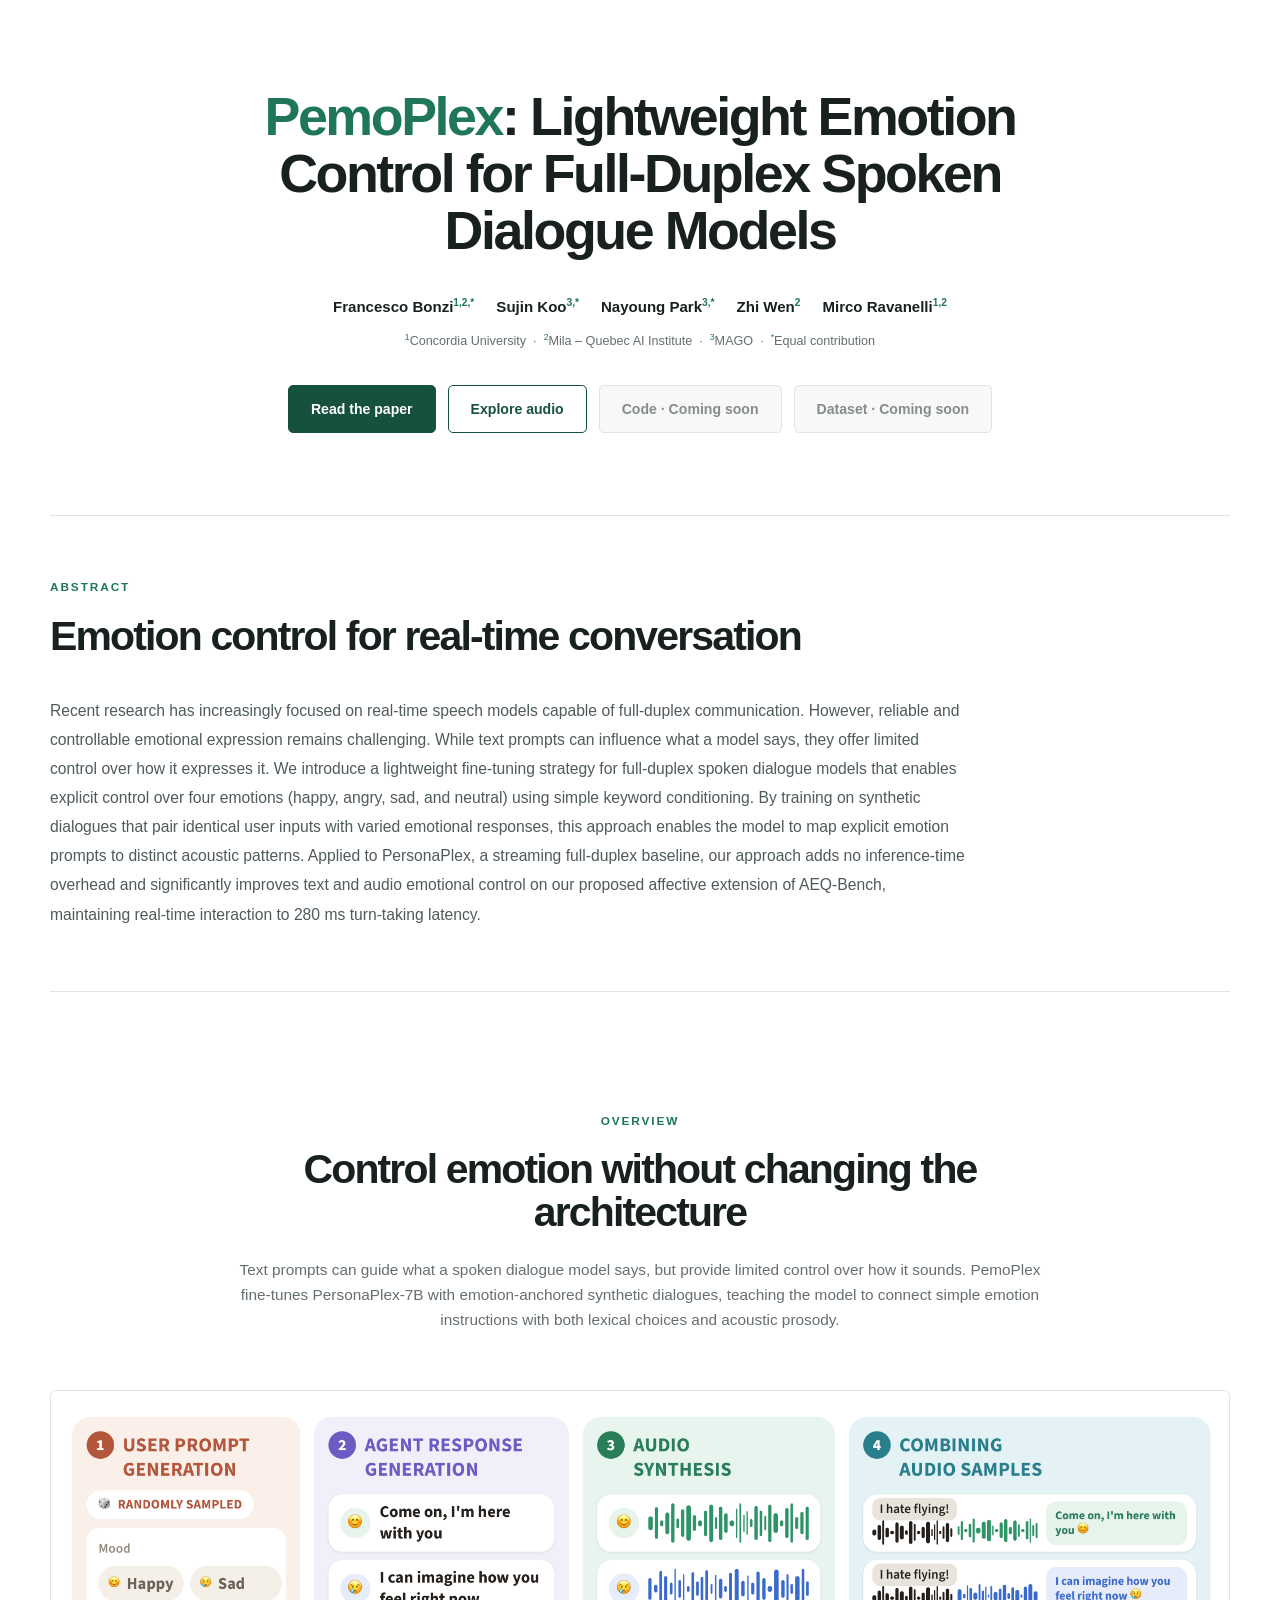
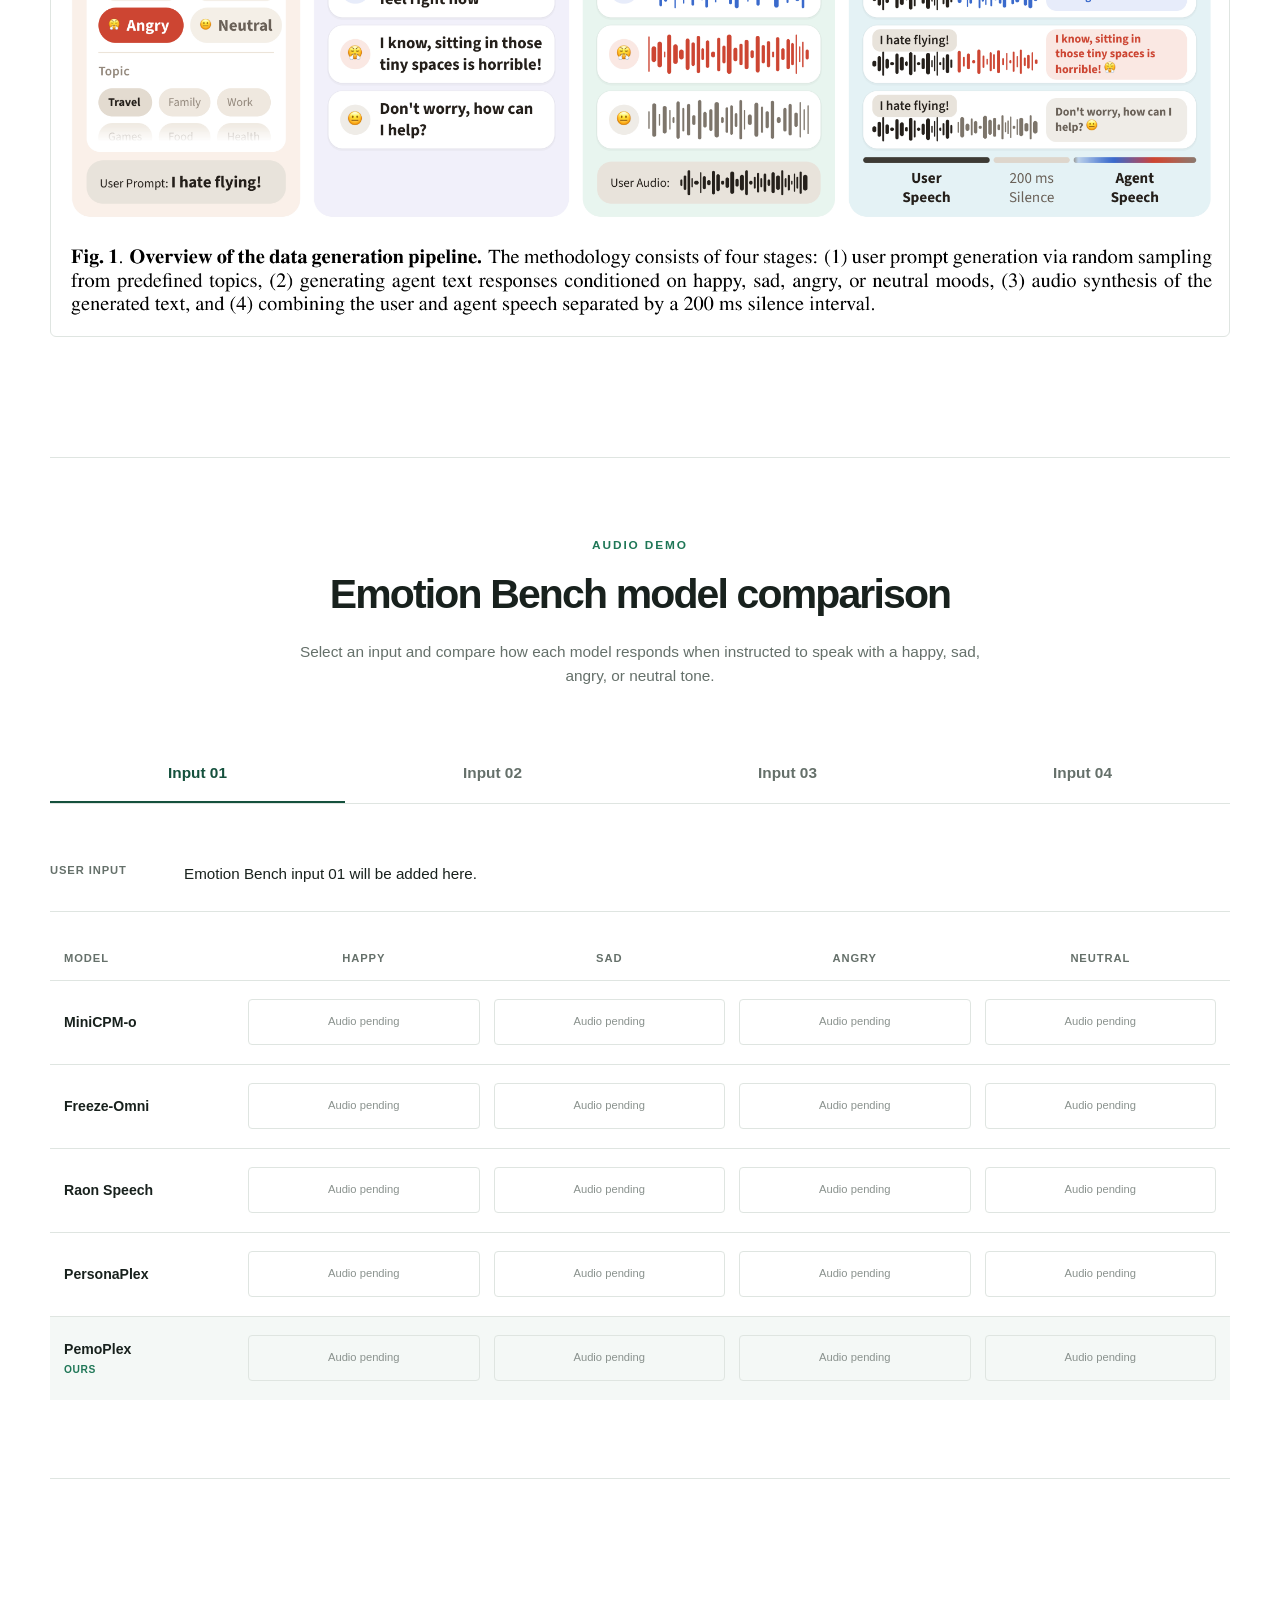
==== commit 889d8229: "feat: update index.html to remove eyebrow text and add disabled buttons for upcoming features; enhan" ====
--- a/pemoplex/index.html
+++ b/pemoplex/index.html
@@ -17,7 +17,6 @@
       <div class="hero-glow hero-glow-one"></div>
       <div class="hero-glow hero-glow-two"></div>
       <div class="hero-content">
-        <p class="eyebrow">Full-duplex spoken dialogue</p>
         <h1><span>PemoPlex</span>: Lightweight Emotion Control for Full-Duplex Spoken Dialogue Models</h1>
 
         <div class="authors" aria-label="Authors">
@@ -38,6 +37,8 @@
             Read the paper
           </a>
           <a class="button button-secondary" href="#demo">Explore audio</a>
+          <span class="button button-disabled" aria-disabled="true">Code · Coming soon</span>
+          <span class="button button-disabled" aria-disabled="true">Dataset · Coming soon</span>
         </div>
       </div>
     </header>
--- a/pemoplex/style.css
+++ b/pemoplex/style.css
@@ -162,6 +162,13 @@
   color: var(--green-dark);
 }
 
+.button-disabled {
+  border-color: var(--line);
+  background: #f7f8f7;
+  color: #858d89;
+  cursor: default;
+}
+
 .abstract-section {
   display: grid;
   grid-template-columns: 1fr;
